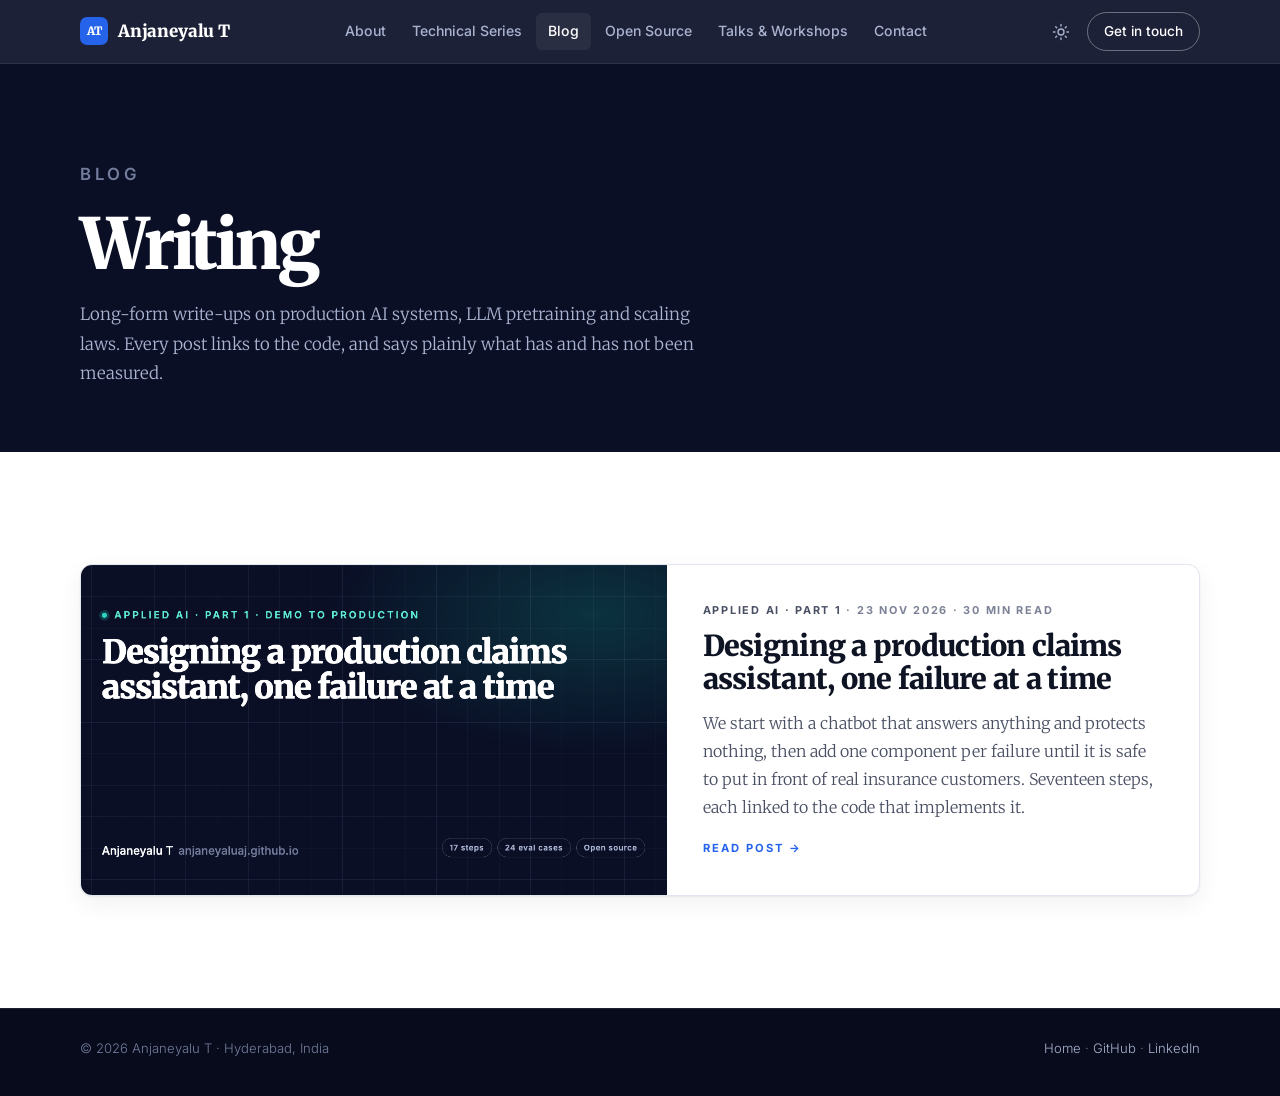
==== blog/index.html @ 84715328 "Add Blog: homepage section, nav link and /blog/ index Co-Authored-By: Claude Opus 5.5 <noreply@anthr" ====
<!doctype html>
<html lang="en" data-theme="light">
<head>
  <meta charset="utf-8">
  <meta name="viewport" content="width=device-width, initial-scale=1">
  <title>Blog — Anjaneyalu T</title>
  <meta name="description" content="Long-form write-ups by Anjaneyalu T on production AI systems, LLM pretraining and scaling laws, with the code and the numbers behind them.">
  <meta name="author" content="Anjaneyalu T">
  <link rel="canonical" href="https://anjaneyaluaj.github.io/blog/">
  <meta name="theme-color" content="#0a0f26">
  <meta property="og:type" content="website">
  <meta property="og:site_name" content="Anjaneyalu T">
  <meta property="og:title" content="Blog — Anjaneyalu T">
  <meta property="og:description" content="Long-form write-ups on production AI systems, LLM pretraining and scaling laws, with the code and the numbers behind them.">
  <meta property="og:url" content="https://anjaneyaluaj.github.io/blog/">
  <meta property="og:image" content="https://anjaneyaluaj.github.io/assets/og-image.png">
  <meta property="og:image:width" content="1200">
  <meta property="og:image:height" content="630">
  <meta name="twitter:card" content="summary_large_image">
  <meta name="twitter:title" content="Blog — Anjaneyalu T">
  <meta name="twitter:description" content="Long-form write-ups on production AI systems, LLM pretraining and scaling laws.">
  <meta name="twitter:image" content="https://anjaneyaluaj.github.io/assets/og-image.png">
  <script type="application/ld+json">
  {"@context":"https://schema.org","@type":"Blog","name":"Anjaneyalu T — Blog","url":"https://anjaneyaluaj.github.io/blog/","author":{"@type":"Person","name":"Anjaneyalu T","url":"https://anjaneyaluaj.github.io/"},
   "blogPost":[{"@type":"BlogPosting","headline":"Designing a production claims assistant, one failure at a time","datePublished":"2026-11-23","url":"https://anjaneyaluaj.github.io/blog/claims-assistant/"}]}
  </script>
  <link rel="icon" href="../assets/favicon.svg" type="image/svg+xml">
  <script>try { var t = localStorage.getItem('theme'); if (t === 'dark' || t === 'light') document.documentElement.setAttribute('data-theme', t); } catch (e) {}</script>
  <link rel="preconnect" href="https://fonts.googleapis.com">
  <link rel="preconnect" href="https://fonts.gstatic.com" crossorigin>
  <link href="https://fonts.googleapis.com/css2?family=Inter:wght@400;500;600;700&family=Merriweather:wght@300;400;700;900&display=swap" rel="stylesheet">
  <link rel="stylesheet" href="../assets/style.css">
</head>
<body>
  <a class="skip-link" href="#main">Skip to content</a>
  <header class="nav">
    <div class="container">
      <a class="brand" href="../"><span class="brand-mark">AT</span>Anjaneyalu T</a>
      <nav aria-label="Primary">
        <ul class="nav-links" id="nav-links">
          <li><a href="../#about">About</a></li>
          <li><a href="../#series">Technical Series</a></li>
          <li><a class="active" href="./" aria-current="page">Blog</a></li>
          <li><a href="../#open-source">Open Source</a></li>
          <li><a href="../#talks">Talks &amp; Workshops</a></li>
          <li><a href="../#contact">Contact</a></li>
        </ul>
      </nav>
      <div class="nav-actions">
        <button class="icon-btn theme-toggle" id="theme-toggle" type="button" aria-label="Switch to dark mode">
          <svg class="sun" viewBox="0 0 24 24" fill="none" stroke="currentColor" stroke-width="1.8" stroke-linecap="round"><circle cx="12" cy="12" r="4"/><path d="M12 2v2M12 20v2M4.9 4.9l1.4 1.4M17.7 17.7l1.4 1.4M2 12h2M20 12h2M4.9 19.1l1.4-1.4M17.7 6.3l1.4-1.4"/></svg>
          <svg class="moon" viewBox="0 0 24 24" fill="none" stroke="currentColor" stroke-width="1.8" stroke-linejoin="round"><path d="M20.5 14.5A8.5 8.5 0 0 1 9.5 3.5a8.5 8.5 0 1 0 11 11z"/></svg>
        </button>
        <a class="nav-cta" href="../#contact">Get in touch</a>
        <button class="icon-btn menu-toggle" id="menu-toggle" type="button" aria-label="Open menu" aria-expanded="false" aria-controls="nav-links">
          <svg viewBox="0 0 24 24" fill="none" stroke="currentColor" stroke-width="1.8" stroke-linecap="round"><path d="M4 7h16M4 12h16M4 17h16"/></svg>
        </button>
      </div>
    </div>
  </header>

  <main id="main">
    <section class="blog-hero">
      <div class="container">
        <p class="label">Blog</p>
        <h1>Writing</h1>
        <p>Long-form write-ups on production AI systems, LLM pretraining and scaling laws. Every post links to the code, and says plainly what has and has not been measured.</p>
      </div>
    </section>

    <section class="section">
      <div class="container">
        <!-- Newest post first. To add a post: create blog/<slug>/index.html (copy blog/claims-assistant/
             as the template), copy one <a class="post-card"> block below, put it at the top, and add the
             same card to the Blog section of the homepage. Also add the URL to sitemap.xml and to the
             "blogPost" list in the JSON-LD above. -->
        <div class="post-list">
          <a class="post-card" href="claims-assistant/">
            <div class="post-cover"><img src="claims-assistant/og.png" width="1200" height="630" alt=""></div>
            <div class="post-text">
              <p class="kicker">Applied AI · Part 1 <span class="muted">· 23 Nov 2026 · 30 min read</span></p>
              <h2>Designing a production claims assistant, one failure at a time</h2>
              <p>We start with a chatbot that answers anything and protects nothing, then add one component per failure until it is safe to put in front of real insurance customers. Seventeen steps, each linked to the code that implements it.</p>
              <span class="go">Read post →</span>
            </div>
          </a>
        </div>
      </div>
    </section>
  </main>

  <footer>
    <div class="container">
      <span>© <span id="year">2026</span> Anjaneyalu T · Hyderabad, India</span>
      <span><a href="../">Home</a> · <a href="https://github.com/AnjaneyaluAJ" target="_blank" rel="noopener">GitHub</a> · <a href="https://www.linkedin.com/in/anjaneyalu-t-83615661" target="_blank" rel="noopener">LinkedIn</a></span>
    </div>
  </footer>
  <script src="../assets/main.js" defer></script>
</body>
</html>
---- assets/style.css ----
/* ==========================================================================
   Anjaneyalu T — personal site
   Plain CSS, no build step. Colours are tokens on :root; dark mode swaps them.
   The hero, nav, "spoken at" strip, contact band and footer are always navy.
   ========================================================================== */

:root {
  /* Light sections */
  --bg: #ffffff;
  --bg-alt: #f6f7fb;
  --surface: #ffffff;
  --text: #0f1424;
  --text-2: #4a5063;
  --text-3: #7c8296;
  --border: #e3e6ee;
  --border-strong: #c9cedb;
  --primary: #2563eb;
  --primary-hover: #1d4ed8;
  --metric: #1d4ed8;
  --metric-soft: #e8efff;
  --shadow: 0 1px 2px rgba(15, 20, 36, .05), 0 8px 24px rgba(15, 20, 36, .06);

  /* Navy bands (same in both themes) */
  --navy: #0a0f26;
  --navy-2: #070b1c;
  --navy-line: rgba(148, 163, 214, .14);
  --on-navy: #ffffff;
  --on-navy-2: #aab3cf;
  --on-navy-3: #737d9c;
  --navy-accent: #5b8cff;

  --serif: "Merriweather", Georgia, "Times New Roman", serif;
  --sans: "Inter", system-ui, -apple-system, "Segoe UI", Roboto, sans-serif;
  --mono: ui-monospace, "SF Mono", Menlo, Consolas, monospace;

  --max: 1200px;
  --gutter: clamp(16px, 4vw, 40px);
  --nav-h: 64px;
  color-scheme: light;
}

:root[data-theme="dark"] {
  --bg: #0d1120;
  --bg-alt: #111628;
  --surface: #151b30;
  --text: #eef0f6;
  --text-2: #b3b9cc;
  --text-3: #7f879f;
  --border: #232a42;
  --border-strong: #333b57;
  --primary: #5b8cff;
  --primary-hover: #7aa2ff;
  --metric: #8fb0ff;
  --metric-soft: #1a2445;
  --shadow: none;
  color-scheme: dark;
}

*, *::before, *::after { box-sizing: border-box; }

html {
  scroll-behavior: smooth;
  scroll-padding-top: calc(var(--nav-h) + 12px);
  -webkit-text-size-adjust: 100%;
}
@media (prefers-reduced-motion: reduce) { html { scroll-behavior: auto; } }

body {
  margin: 0;
  background: var(--bg);
  color: var(--text);
  font-family: var(--serif);
  font-weight: 300;
  font-size: 16px;
  line-height: 1.75;
  -webkit-font-smoothing: antialiased;
}

a { color: var(--primary); text-decoration: none; }
a:hover { text-decoration: underline; text-underline-offset: 3px; }
:focus-visible { outline: 2px solid var(--primary); outline-offset: 3px; border-radius: 4px; }
img { max-width: 100%; display: block; }
strong, b { font-weight: 700; }
code { font-family: var(--mono); font-size: .85em; background: var(--bg-alt); border: 1px solid var(--border); padding: .05em .35em; border-radius: 4px; }

.container { max-width: var(--max); margin: 0 auto; padding: 0 var(--gutter); }

.skip-link {
  position: absolute; left: -9999px; top: 8px; z-index: 100;
  background: var(--primary); color: #fff; padding: 8px 14px; border-radius: 6px; font-family: var(--sans);
}
.skip-link:focus { left: 8px; }

/* Small spaced uppercase label used throughout */
.label {
  font-family: var(--sans); font-size: .7rem; font-weight: 600;
  letter-spacing: .22em; text-transform: uppercase;
  color: var(--text-3); margin: 0;
}

h1, h2, h3, h4 { font-family: var(--serif); font-weight: 900; letter-spacing: -.02em; line-height: 1.12; margin: 0; color: var(--text); }

/* ---------- Navbar (navy) ---------- */
.nav {
  position: sticky; top: 0; z-index: 50; height: var(--nav-h);
  background: color-mix(in srgb, var(--navy) 92%, transparent);
  backdrop-filter: saturate(160%) blur(10px);
  -webkit-backdrop-filter: saturate(160%) blur(10px);
  border-bottom: 1px solid var(--navy-line);
  font-family: var(--sans);
}
.nav .container { height: 100%; display: flex; align-items: center; justify-content: space-between; gap: 16px; }
.brand { display: flex; align-items: center; gap: 10px; color: var(--on-navy); font-family: var(--serif); font-weight: 900; font-size: 1.05rem; letter-spacing: -.01em; }
.brand:hover { text-decoration: none; }
.brand-mark { width: 28px; height: 28px; border-radius: 7px; background: var(--primary); color: #fff; display: grid; place-items: center; font-size: .72rem; letter-spacing: 0; }
.nav-links { display: flex; align-items: center; gap: 2px; list-style: none; margin: 0; padding: 0; }
.nav-links a { display: block; padding: 6px 12px; border-radius: 6px; color: var(--on-navy-2); font-size: .88rem; font-weight: 500; }
.nav-links a:hover, .nav-links a.active { color: var(--on-navy); text-decoration: none; background: rgba(255, 255, 255, .06); }
.nav-actions { display: flex; align-items: center; gap: 8px; }

.icon-btn {
  width: 36px; height: 36px; display: inline-grid; place-items: center;
  border: 0; border-radius: 8px; background: transparent; color: var(--on-navy-2); cursor: pointer;
}
.icon-btn:hover { color: var(--on-navy); background: rgba(255, 255, 255, .06); }
.icon-btn svg { width: 18px; height: 18px; }
.theme-toggle .moon { display: none; }
:root[data-theme="dark"] .theme-toggle .sun { display: none; }
:root[data-theme="dark"] .theme-toggle .moon { display: block; }
.nav-cta {
  font-size: .85rem; font-weight: 500; color: var(--on-navy);
  border: 1px solid rgba(255, 255, 255, .35); border-radius: 999px; padding: 7px 16px;
}
.nav-cta:hover { text-decoration: none; border-color: #fff; }
.menu-toggle { display: none; }

@media (max-width: 900px) {
  .menu-toggle { display: inline-grid; }
  .nav-cta { display: none; }
  .nav-links {
    position: absolute; top: var(--nav-h); left: 0; right: 0;
    flex-direction: column; align-items: stretch; gap: 0;
    background: var(--navy); border-bottom: 1px solid var(--navy-line);
    padding: 8px var(--gutter) 16px; display: none;
  }
  .nav-links.open { display: flex; }
  .nav-links a { padding: 12px 8px; font-size: 1rem; }
}

/* ---------- Hero (navy) ---------- */
.hero {
  position: relative; overflow: hidden;
  background:
    radial-gradient(ellipse 60% 50% at 80% 20%, rgba(37, 99, 235, .18), transparent 70%),
    linear-gradient(var(--navy-line) 1px, transparent 1px) 0 0 / 64px 64px,
    linear-gradient(90deg, var(--navy-line) 1px, transparent 1px) 0 0 / 64px 64px,
    var(--navy);
  color: var(--on-navy);
  padding: clamp(56px, 8vw, 104px) 0 clamp(56px, 7vw, 88px);
}
.hero::after { /* fade the grid out toward the bottom */
  content: ""; position: absolute; inset: auto 0 0 0; height: 40%;
  background: linear-gradient(transparent, var(--navy)); pointer-events: none;
}
.hero .container { position: relative; z-index: 1; display: grid; grid-template-columns: minmax(0, 1.15fr) minmax(0, .85fr); gap: clamp(40px, 6vw, 80px); align-items: center; }

.hero-eyebrow { display: flex; align-items: center; gap: 10px; color: var(--on-navy-2); margin-bottom: 24px; }
.hero-eyebrow .dot { width: 8px; height: 8px; border-radius: 50%; background: var(--navy-accent); box-shadow: 0 0 0 4px rgba(91, 140, 255, .2); }
.hero-eyebrow .label { color: var(--on-navy-2); }
.hero-eyebrow .sep { color: var(--on-navy-3); }

.hero h1 {
  color: var(--on-navy);
  font-size: clamp(2.6rem, 6.4vw, 5.6rem);
  line-height: .95; letter-spacing: -.045em; margin-bottom: 28px;
  white-space: nowrap;
}

.roles { display: flex; flex-wrap: wrap; align-items: center; gap: 4px 12px; font-size: clamp(1rem, 1.6vw, 1.15rem); font-weight: 400; color: var(--on-navy); margin: 0 0 22px; }
.roles .slash { color: var(--on-navy-3); }
.hero .bio { color: var(--on-navy-2); font-size: clamp(1rem, 1.5vw, 1.12rem); max-width: 560px; margin: 0 0 32px; }

.hero-actions { display: flex; flex-wrap: wrap; align-items: center; gap: 12px 28px; font-family: var(--sans); }
.pill {
  display: inline-flex; align-items: center; gap: 8px;
  background: var(--primary); color: #fff; font-weight: 600; font-size: .92rem;
  padding: 12px 24px; border-radius: 999px; border: 1px solid transparent;
  transition: background .15s, transform .15s;
}
.pill:hover { text-decoration: none; background: var(--primary-hover); transform: translateY(-1px); }
.pill { max-width: 100%; overflow-wrap: anywhere; text-align: left; }  /* long email address on narrow phones */
.pill svg { width: 16px; height: 16px; }
.pill-ghost { background: transparent; color: var(--on-navy); border-color: rgba(255, 255, 255, .35); }
.pill-ghost:hover { background: rgba(255, 255, 255, .08); border-color: #fff; }
.arrow-link { font-size: .74rem; font-weight: 600; letter-spacing: .18em; text-transform: uppercase; color: var(--on-navy); }
.arrow-link:hover { text-decoration: none; color: var(--navy-accent); }

.socials { display: flex; gap: 6px; margin-top: 28px; }
.socials a { width: 38px; height: 38px; display: grid; place-items: center; border-radius: 50%; border: 1px solid var(--navy-line); color: var(--on-navy-2); }
.socials a:hover { color: #fff; border-color: rgba(255, 255, 255, .4); text-decoration: none; }
.socials svg { width: 17px; height: 17px; }

.stats { display: grid; grid-template-columns: repeat(3, minmax(0, 1fr)); margin-top: 40px; padding-top: 28px; border-top: 1px solid var(--navy-line); }
.stat { padding-right: 16px; }
.stat + .stat { border-left: 1px solid var(--navy-line); padding-left: 20px; }
.stat-num { font-family: var(--serif); font-weight: 900; font-size: clamp(1.7rem, 3.2vw, 2.4rem); line-height: 1; letter-spacing: -.02em; color: var(--on-navy); }
.stat .label { color: var(--on-navy-3); margin-top: 10px; font-size: .62rem; letter-spacing: .16em; line-height: 1.6; }

/* Framed photo with corner brackets */
.frame { position: relative; margin: 0; padding: 14px; max-width: 460px; justify-self: end; width: 100%; }
.frame img { width: 100%; height: auto; aspect-ratio: 4 / 5; object-fit: cover; border-radius: 6px; border: 1px solid rgba(255, 255, 255, .12); }
.frame .c { position: absolute; width: 22px; height: 22px; border-color: var(--navy-accent); border-style: solid; border-width: 0; }
.frame .tl { top: 0; left: 0; border-top-width: 2px; border-left-width: 2px; }
.frame .tr { top: 0; right: 0; border-top-width: 2px; border-right-width: 2px; }
.frame .bl { bottom: 0; left: 0; border-bottom-width: 2px; border-left-width: 2px; }
.frame .br { bottom: 0; right: 0; border-bottom-width: 2px; border-right-width: 2px; }
.frame figcaption { position: absolute; left: 30px; bottom: 30px; right: 30px; font-family: var(--sans); font-size: .72rem; letter-spacing: .14em; text-transform: uppercase; color: #fff; text-shadow: 0 1px 8px rgba(0, 0, 0, .6); }

@media (max-width: 900px) {
  .hero .container { grid-template-columns: 1fr; }
  .frame { justify-self: start; max-width: 340px; }
}
@media (max-width: 520px) {
  .stats { grid-template-columns: 1fr; gap: 18px; }
  .stat + .stat { border-left: 0; padding-left: 0; }
}

/* ---------- "Spoken at" strip ---------- */
.strip { background: var(--navy-2); border-top: 1px solid var(--navy-line); border-bottom: 1px solid var(--navy-line); color: var(--on-navy); font-family: var(--sans); }
.strip .container { display: flex; align-items: center; gap: 28px; padding-top: 22px; padding-bottom: 22px; overflow-x: auto; scrollbar-width: none; }
.strip .container::-webkit-scrollbar { display: none; }
.strip .label { color: var(--on-navy-3); white-space: nowrap; padding-right: 28px; border-right: 1px solid var(--navy-line); }
.strip ul { display: flex; align-items: center; gap: 28px; list-style: none; margin: 0; padding: 0; }
.strip li { white-space: nowrap; font-weight: 600; font-size: .82rem; letter-spacing: .2em; text-transform: uppercase; display: flex; align-items: center; gap: 28px; }
.strip li + li::before { content: ""; width: 5px; height: 5px; border-radius: 50%; background: var(--navy-accent); }
.strip li small { color: var(--on-navy-3); font-weight: 500; margin-left: 8px; letter-spacing: .14em; }

/* ---------- Light sections ---------- */
.section { padding: clamp(64px, 9vw, 112px) 0; }
.section.alt { background: var(--bg-alt); }

.sec-head { display: flex; align-items: center; justify-content: space-between; gap: 16px; border-top: 1px solid var(--border); padding-top: 18px; margin-bottom: 22px; }
.sec-head .left { display: flex; align-items: center; gap: 28px; }
.sec-num { font-family: var(--sans); font-size: .72rem; font-weight: 700; color: var(--primary); }
.sec-link { font-family: var(--sans); font-size: .7rem; font-weight: 700; letter-spacing: .18em; text-transform: uppercase; }

.sec-title { display: grid; grid-template-columns: minmax(0, 1fr) minmax(0, 420px); gap: 24px 48px; align-items: end; margin-bottom: clamp(36px, 5vw, 56px); }
.sec-title h2 { font-size: clamp(2.1rem, 4.4vw, 3.2rem); letter-spacing: -.035em; }
.sec-title p { margin: 0; color: var(--text-2); font-size: 1.02rem; }
@media (max-width: 820px) { .sec-title { grid-template-columns: 1fr; } }

/* ---------- About ---------- */
.pillars { display: grid; grid-template-columns: repeat(3, minmax(0, 1fr)); gap: 0; border-top: 1px solid var(--border); }
.pillar { padding: 32px 32px 8px 0; }
.pillar + .pillar { padding-left: 32px; border-left: 1px solid var(--border); }
.pillar .n { font-family: var(--sans); font-weight: 700; font-size: .72rem; color: var(--primary); margin-bottom: 18px; display: block; }
.pillar h3 { font-size: clamp(1.4rem, 2.4vw, 1.75rem); margin-bottom: 12px; }
.pillar p { margin: 0; color: var(--text-2); }
@media (max-width: 820px) {
  .pillars { grid-template-columns: 1fr; }
  .pillar, .pillar + .pillar { padding: 28px 0; border-left: 0; border-bottom: 1px solid var(--border); }
}

/* ---------- Series ---------- */
.series { margin-bottom: clamp(56px, 8vw, 96px); }
.series:last-child { margin-bottom: 0; }
.series-intro { display: grid; grid-template-columns: 160px minmax(0, 1fr); gap: 8px 32px; margin-bottom: 32px; }
.series-intro .label { color: var(--primary); padding-top: 10px; }
.series-intro h3 { font-size: clamp(1.6rem, 3vw, 2.1rem); margin-bottom: 10px; }
.series-intro p { margin: 0 0 8px; color: var(--text-2); max-width: 760px; }
.series-intro .meta-link { font-family: var(--sans); font-size: .7rem; font-weight: 700; letter-spacing: .18em; text-transform: uppercase; }
@media (max-width: 700px) { .series-intro { grid-template-columns: 1fr; } }

.kicker { font-family: var(--sans); font-size: .68rem; font-weight: 700; letter-spacing: .16em; text-transform: uppercase; color: var(--primary); margin: 0 0 10px; }
.kicker .muted { color: var(--text-3); }

.feature-grid { display: grid; grid-template-columns: minmax(0, 1.2fr) minmax(0, 1fr); gap: clamp(28px, 4vw, 56px); }
@media (max-width: 900px) { .feature-grid { grid-template-columns: 1fr; } }

.featured .cover { border-radius: 8px; overflow: hidden; border: 1px solid var(--border); background: #fbfbf9; margin-bottom: 22px; box-shadow: var(--shadow); }
.featured .cover img { width: 100%; height: auto; }
.featured h4 { font-size: clamp(1.5rem, 2.6vw, 2rem); letter-spacing: -.03em; margin-bottom: 14px; }
.featured p { color: var(--text-2); margin: 0 0 16px; }

.read-more { font-family: var(--sans); font-size: .7rem; font-weight: 700; letter-spacing: .18em; text-transform: uppercase; display: inline-flex; gap: 18px; flex-wrap: wrap; }
.read-more .soon { color: var(--text-3); }

.list { display: flex; flex-direction: column; }
.row { display: grid; grid-template-columns: 112px minmax(0, 1fr); gap: 20px; padding: 22px 0; border-bottom: 1px solid var(--border); }
.row:first-child { padding-top: 0; }
.row .thumb { width: 112px; height: 112px; border-radius: 6px; overflow: hidden; border: 1px solid var(--border); background: #fbfbf9; }
.row .thumb img { width: 100%; height: 100%; object-fit: cover; object-position: center 60%; }
.row .thumb.code { background: var(--navy); display: flex; flex-direction: column; justify-content: center; gap: 2px; padding: 12px; font-family: var(--mono); font-size: .7rem; line-height: 1.5; color: var(--on-navy-2); }
.row .thumb.code b { color: var(--navy-accent); font-weight: 600; }
.row h4 { font-size: 1.12rem; letter-spacing: -.015em; line-height: 1.3; margin-bottom: 8px; }
.row p { margin: 0 0 10px; color: var(--text-2); font-size: .92rem; line-height: 1.65; }
@media (max-width: 480px) { .row { grid-template-columns: 80px minmax(0, 1fr); gap: 14px; } .row .thumb { width: 80px; height: 80px; } }

.metrics { display: flex; flex-wrap: wrap; gap: 6px; margin: 0 0 14px; padding: 0; list-style: none; }
.metric { font-family: var(--mono); font-size: .74rem; line-height: 1.3; background: var(--metric-soft); color: var(--metric); padding: 5px 9px; border-radius: 5px; }
.metric b { font-weight: 700; }

.note { font-size: .84rem; color: var(--text-3); font-style: italic; }

.pred { width: 100%; max-width: 460px; border-collapse: collapse; font-size: .85rem; margin: 0 0 12px; font-family: var(--sans); }
.pred th, .pred td { text-align: left; padding: 7px 10px; border-bottom: 1px solid var(--border); }
.pred th { font-size: .64rem; letter-spacing: .14em; text-transform: uppercase; color: var(--text-3); font-weight: 600; }
.pred td { font-family: var(--mono); }
.pred td.hit { color: var(--metric); font-weight: 700; }

/* Series B: text + navy checklist panel */
.split { display: grid; grid-template-columns: minmax(0, 1fr) minmax(0, 1fr); gap: clamp(28px, 4vw, 56px); align-items: start; }
@media (max-width: 900px) { .split { grid-template-columns: 1fr; } }
.split h4 { font-size: clamp(1.5rem, 2.6vw, 2rem); letter-spacing: -.03em; margin-bottom: 14px; }
.split p { color: var(--text-2); margin: 0 0 16px; }
.panel { background: var(--navy); color: var(--on-navy-2); border-radius: 10px; padding: 28px; font-family: var(--sans); font-size: .92rem; }
.panel .label { color: var(--on-navy-3); margin-bottom: 16px; }
.panel ul { list-style: none; margin: 0; padding: 0; }
.panel li { display: flex; gap: 12px; padding: 10px 0; border-bottom: 1px solid var(--navy-line); line-height: 1.5; }
.panel li:last-child { border-bottom: 0; }
.panel li svg { width: 18px; height: 18px; flex: none; color: var(--navy-accent); margin-top: 1px; }
.panel li b { color: var(--on-navy); font-weight: 600; }

/* ---------- Open source ---------- */
.repo-grid { display: grid; grid-template-columns: repeat(3, minmax(0, 1fr)); gap: 20px; }
@media (max-width: 900px) { .repo-grid { grid-template-columns: 1fr; } }
.repo {
  display: flex; flex-direction: column; color: inherit;
  background: var(--surface); border: 1px solid var(--border); border-radius: 10px; padding: 28px;
  box-shadow: var(--shadow); transition: border-color .15s, transform .15s;
}
.repo:hover { text-decoration: none; border-color: var(--primary); transform: translateY(-2px); }
.repo .kind { display: flex; align-items: center; gap: 8px; margin-bottom: 18px; }
.repo .kind svg { width: 18px; height: 18px; color: var(--text-2); }
.repo h3 { font-family: var(--mono); font-weight: 600; font-size: 1rem; letter-spacing: 0; margin-bottom: 10px; word-break: break-word; }
.repo p { margin: 0 0 18px; color: var(--text-2); font-size: .94rem; }
.repo .go { margin-top: auto; font-family: var(--sans); font-size: .7rem; font-weight: 700; letter-spacing: .18em; text-transform: uppercase; color: var(--primary); }

/* ---------- Talks ---------- */
.filters { display: flex; flex-wrap: wrap; gap: 8px; margin: 0 0 36px; font-family: var(--sans); }
.filter {
  font: inherit; font-size: .74rem; font-weight: 700; letter-spacing: .14em; text-transform: uppercase;
  padding: 9px 18px; border-radius: 999px; cursor: pointer;
  border: 1px solid var(--border-strong); background: transparent; color: var(--text-2);
}
.filter:hover { color: var(--text); border-color: var(--text-3); }
.filter[aria-pressed="true"] { background: var(--primary); color: #fff; border-color: var(--primary); }

.talk-group { margin-bottom: 56px; }
.talk-group:last-child { margin-bottom: 0; }
.talk-group[hidden] { display: none; }
.group-head { display: flex; align-items: baseline; gap: 12px; margin-bottom: 20px; }
.group-head h3 { font-size: 1.35rem; }
.group-head .count { font-family: var(--sans); font-size: .75rem; font-weight: 700; color: var(--primary); }

.talks { display: grid; grid-template-columns: repeat(2, minmax(0, 1fr)); gap: 20px; }
@media (max-width: 820px) { .talks { grid-template-columns: 1fr; } }
.talk { display: flex; flex-direction: column; background: var(--surface); border: 1px solid var(--border); border-radius: 10px; overflow: hidden; box-shadow: var(--shadow); }
.talk-photo {
  aspect-ratio: 16 / 9; background: var(--bg-alt); border-bottom: 1px solid var(--border);
  display: grid; place-items: center; text-align: center;
  color: var(--text-3); font-family: var(--sans); font-size: .7rem; letter-spacing: .16em; text-transform: uppercase;
}
.talk-photo { position: relative; overflow: hidden; }
.talk-photo img { position: absolute; inset: 0; width: 100%; height: 100%; object-fit: cover; }
.talk-photo svg { width: 28px; height: 28px; margin: 0 auto 8px; opacity: .55; }
.talk-body { padding: 24px; display: flex; flex-direction: column; flex: 1; }
.talk-body h4 { font-size: 1.25rem; letter-spacing: -.02em; line-height: 1.25; margin-bottom: 12px; }
.talk-meta { list-style: none; margin: 0 0 14px; padding: 0; font-family: var(--sans); font-size: .84rem; color: var(--text-2); display: grid; gap: 6px; }
.talk-meta li { display: flex; gap: 8px; align-items: flex-start; line-height: 1.45; }
.talk-meta svg { width: 15px; height: 15px; color: var(--text-3); flex: none; margin-top: 2px; }
.talk-body p { margin: 0 0 16px; color: var(--text-2); font-size: .94rem; }
.talk-links { margin-top: auto; display: flex; flex-wrap: wrap; gap: 6px 20px; font-family: var(--sans); font-size: .7rem; font-weight: 700; letter-spacing: .16em; text-transform: uppercase; }
.placeholder-link { color: var(--text-3); }
.placeholder-link:hover { text-decoration: none; color: var(--text-2); }

/* ---------- Contact band (navy) ---------- */
.cta {
  background:
    radial-gradient(ellipse 50% 70% at 15% 100%, rgba(37, 99, 235, .25), transparent 70%),
    var(--navy);
  color: var(--on-navy);
  padding: clamp(72px, 10vw, 128px) 0;
}
.cta .label { color: var(--on-navy-3); margin-bottom: 20px; }
.cta h2 { color: var(--on-navy); font-size: clamp(2.6rem, 7vw, 5.2rem); line-height: .98; letter-spacing: -.045em; max-width: 900px; margin-bottom: 24px; }
.cta p { color: var(--on-navy-2); max-width: 600px; margin: 0 0 36px; font-size: 1.08rem; }
.cta .hero-actions .pill { font-size: .95rem; }

footer { background: var(--navy-2); color: var(--on-navy-3); font-family: var(--sans); font-size: .82rem; border-top: 1px solid var(--navy-line); }
footer .container { display: flex; flex-wrap: wrap; justify-content: space-between; gap: 12px; padding-top: 28px; padding-bottom: 36px; }
footer a { color: var(--on-navy-2); }

/* ---------- Blog cards (homepage section and /blog/) ---------- */
.post-list { display: grid; gap: 24px; }
.post-card {
  display: grid; grid-template-columns: minmax(0, 1.1fr) minmax(0, 1fr); gap: 0;
  background: var(--surface); border: 1px solid var(--border); border-radius: 12px; overflow: hidden;
  color: inherit; box-shadow: var(--shadow); transition: border-color .15s, transform .15s;
}
.post-card:hover { text-decoration: none; border-color: var(--primary); transform: translateY(-2px); }
.post-cover { background: var(--navy); }
.post-cover img { width: 100%; height: 100%; object-fit: cover; aspect-ratio: 1200 / 630; }
.post-text { padding: clamp(22px, 3vw, 36px); display: flex; flex-direction: column; justify-content: center; }
.post-text h2, .post-text h3 { font-size: clamp(1.35rem, 2.4vw, 1.8rem); letter-spacing: -.025em; margin-bottom: 14px; }
.post-text p { margin: 0 0 18px; color: var(--text-2); }
.post-text .kicker { margin-bottom: 10px; }
.post-text .go { font-family: var(--sans); font-size: .7rem; font-weight: 700; letter-spacing: .18em; text-transform: uppercase; color: var(--primary); }
@media (max-width: 820px) { .post-card { grid-template-columns: 1fr; } }

.blog-hero { background: var(--navy); color: var(--on-navy); padding: clamp(56px, 8vw, 96px) 0 clamp(40px, 6vw, 64px); }
.blog-hero .label { color: var(--on-navy-3); margin-bottom: 16px; }
.blog-hero h1 { color: var(--on-navy); font-size: clamp(2.6rem, 6vw, 4.4rem); letter-spacing: -.045em; margin-bottom: 16px; }
.blog-hero p { color: var(--on-navy-2); max-width: 620px; margin: 0; font-size: 1.05rem; }
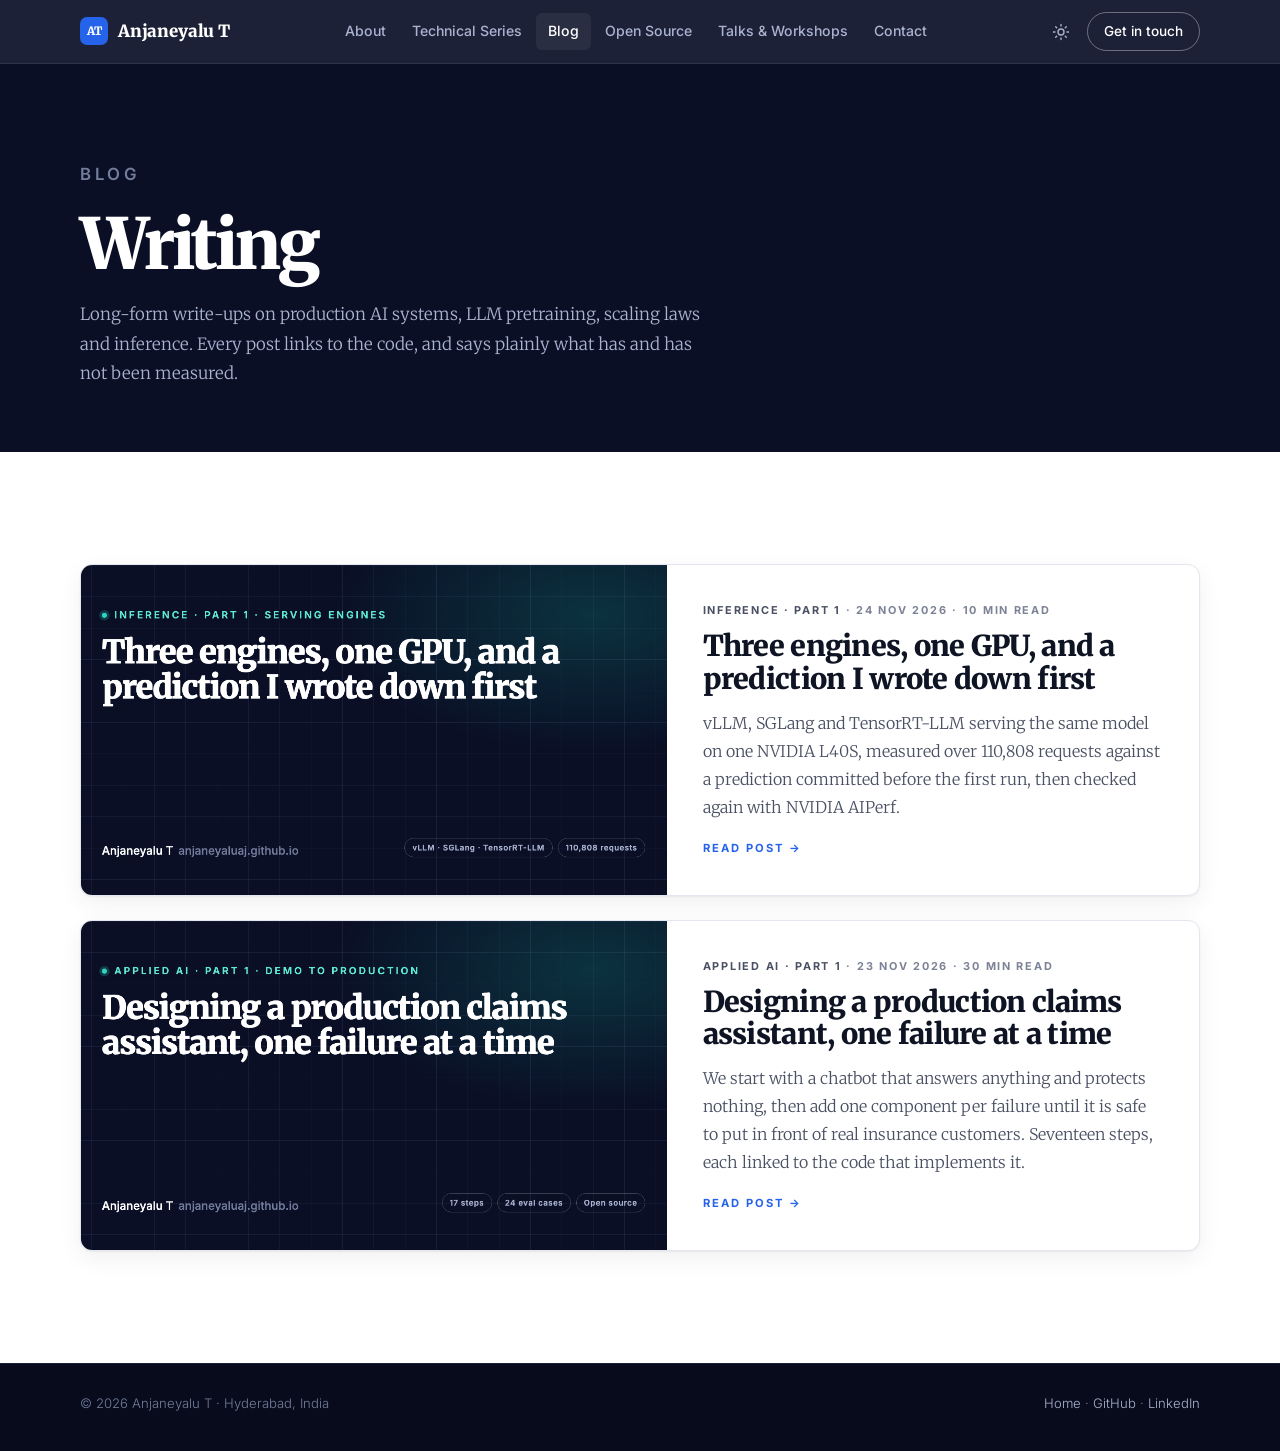
==== commit 79c6f065: "Blog: Inference Part 1, vLLM vs SGLang vs TensorRT-LLM on one L40S New post at /blog/serving-engines" ====
--- a/blog/index.html
+++ b/blog/index.html
@@ -4,25 +4,25 @@
   <meta charset="utf-8">
   <meta name="viewport" content="width=device-width, initial-scale=1">
   <title>Blog — Anjaneyalu T</title>
-  <meta name="description" content="Long-form write-ups by Anjaneyalu T on production AI systems, LLM pretraining and scaling laws, with the code and the numbers behind them.">
+  <meta name="description" content="Long-form write-ups by Anjaneyalu T on production AI systems, LLM pretraining, scaling laws and inference, with the code and the numbers behind them.">
   <meta name="author" content="Anjaneyalu T">
   <link rel="canonical" href="https://anjaneyaluaj.github.io/blog/">
   <meta name="theme-color" content="#0a0f26">
   <meta property="og:type" content="website">
   <meta property="og:site_name" content="Anjaneyalu T">
   <meta property="og:title" content="Blog — Anjaneyalu T">
-  <meta property="og:description" content="Long-form write-ups on production AI systems, LLM pretraining and scaling laws, with the code and the numbers behind them.">
+  <meta property="og:description" content="Long-form write-ups on production AI systems, LLM pretraining, scaling laws and inference, with the code and the numbers behind them.">
   <meta property="og:url" content="https://anjaneyaluaj.github.io/blog/">
   <meta property="og:image" content="https://anjaneyaluaj.github.io/assets/og-image.png">
   <meta property="og:image:width" content="1200">
   <meta property="og:image:height" content="630">
   <meta name="twitter:card" content="summary_large_image">
   <meta name="twitter:title" content="Blog — Anjaneyalu T">
-  <meta name="twitter:description" content="Long-form write-ups on production AI systems, LLM pretraining and scaling laws.">
+  <meta name="twitter:description" content="Long-form write-ups on production AI systems, LLM pretraining, scaling laws and inference.">
   <meta name="twitter:image" content="https://anjaneyaluaj.github.io/assets/og-image.png">
   <script type="application/ld+json">
   {"@context":"https://schema.org","@type":"Blog","name":"Anjaneyalu T — Blog","url":"https://anjaneyaluaj.github.io/blog/","author":{"@type":"Person","name":"Anjaneyalu T","url":"https://anjaneyaluaj.github.io/"},
-   "blogPost":[{"@type":"BlogPosting","headline":"Designing a production claims assistant, one failure at a time","datePublished":"2026-11-23","url":"https://anjaneyaluaj.github.io/blog/claims-assistant/"}]}
+   "blogPost":[{"@type":"BlogPosting","headline":"Three engines, one GPU, and a prediction I wrote down first","datePublished":"2026-11-24","url":"https://anjaneyaluaj.github.io/blog/serving-engines/"},{"@type":"BlogPosting","headline":"Designing a production claims assistant, one failure at a time","datePublished":"2026-11-23","url":"https://anjaneyaluaj.github.io/blog/claims-assistant/"}]}
   </script>
   <link rel="icon" href="../assets/favicon.svg" type="image/svg+xml">
   <script>try { var t = localStorage.getItem('theme'); if (t === 'dark' || t === 'light') document.documentElement.setAttribute('data-theme', t); } catch (e) {}</script>
@@ -64,7 +64,7 @@
       <div class="container">
         <p class="label">Blog</p>
         <h1>Writing</h1>
-        <p>Long-form write-ups on production AI systems, LLM pretraining and scaling laws. Every post links to the code, and says plainly what has and has not been measured.</p>
+        <p>Long-form write-ups on production AI systems, LLM pretraining, scaling laws and inference. Every post links to the code, and says plainly what has and has not been measured.</p>
       </div>
     </section>
 
@@ -75,6 +75,15 @@
              same card to the Blog section of the homepage. Also add the URL to sitemap.xml and to the
              "blogPost" list in the JSON-LD above. -->
         <div class="post-list">
+          <a class="post-card" href="serving-engines/">
+            <div class="post-cover"><img src="serving-engines/og.png" width="1200" height="630" alt=""></div>
+            <div class="post-text">
+              <p class="kicker">Inference · Part 1 <span class="muted">· 24 Nov 2026 · 10 min read</span></p>
+              <h2>Three engines, one GPU, and a prediction I wrote down first</h2>
+              <p>vLLM, SGLang and TensorRT-LLM serving the same model on one NVIDIA L40S, measured over 110,808 requests against a prediction committed before the first run, then checked again with NVIDIA AIPerf.</p>
+              <span class="go">Read post →</span>
+            </div>
+          </a>
           <a class="post-card" href="claims-assistant/">
             <div class="post-cover"><img src="claims-assistant/og.png" width="1200" height="630" alt=""></div>
             <div class="post-text">
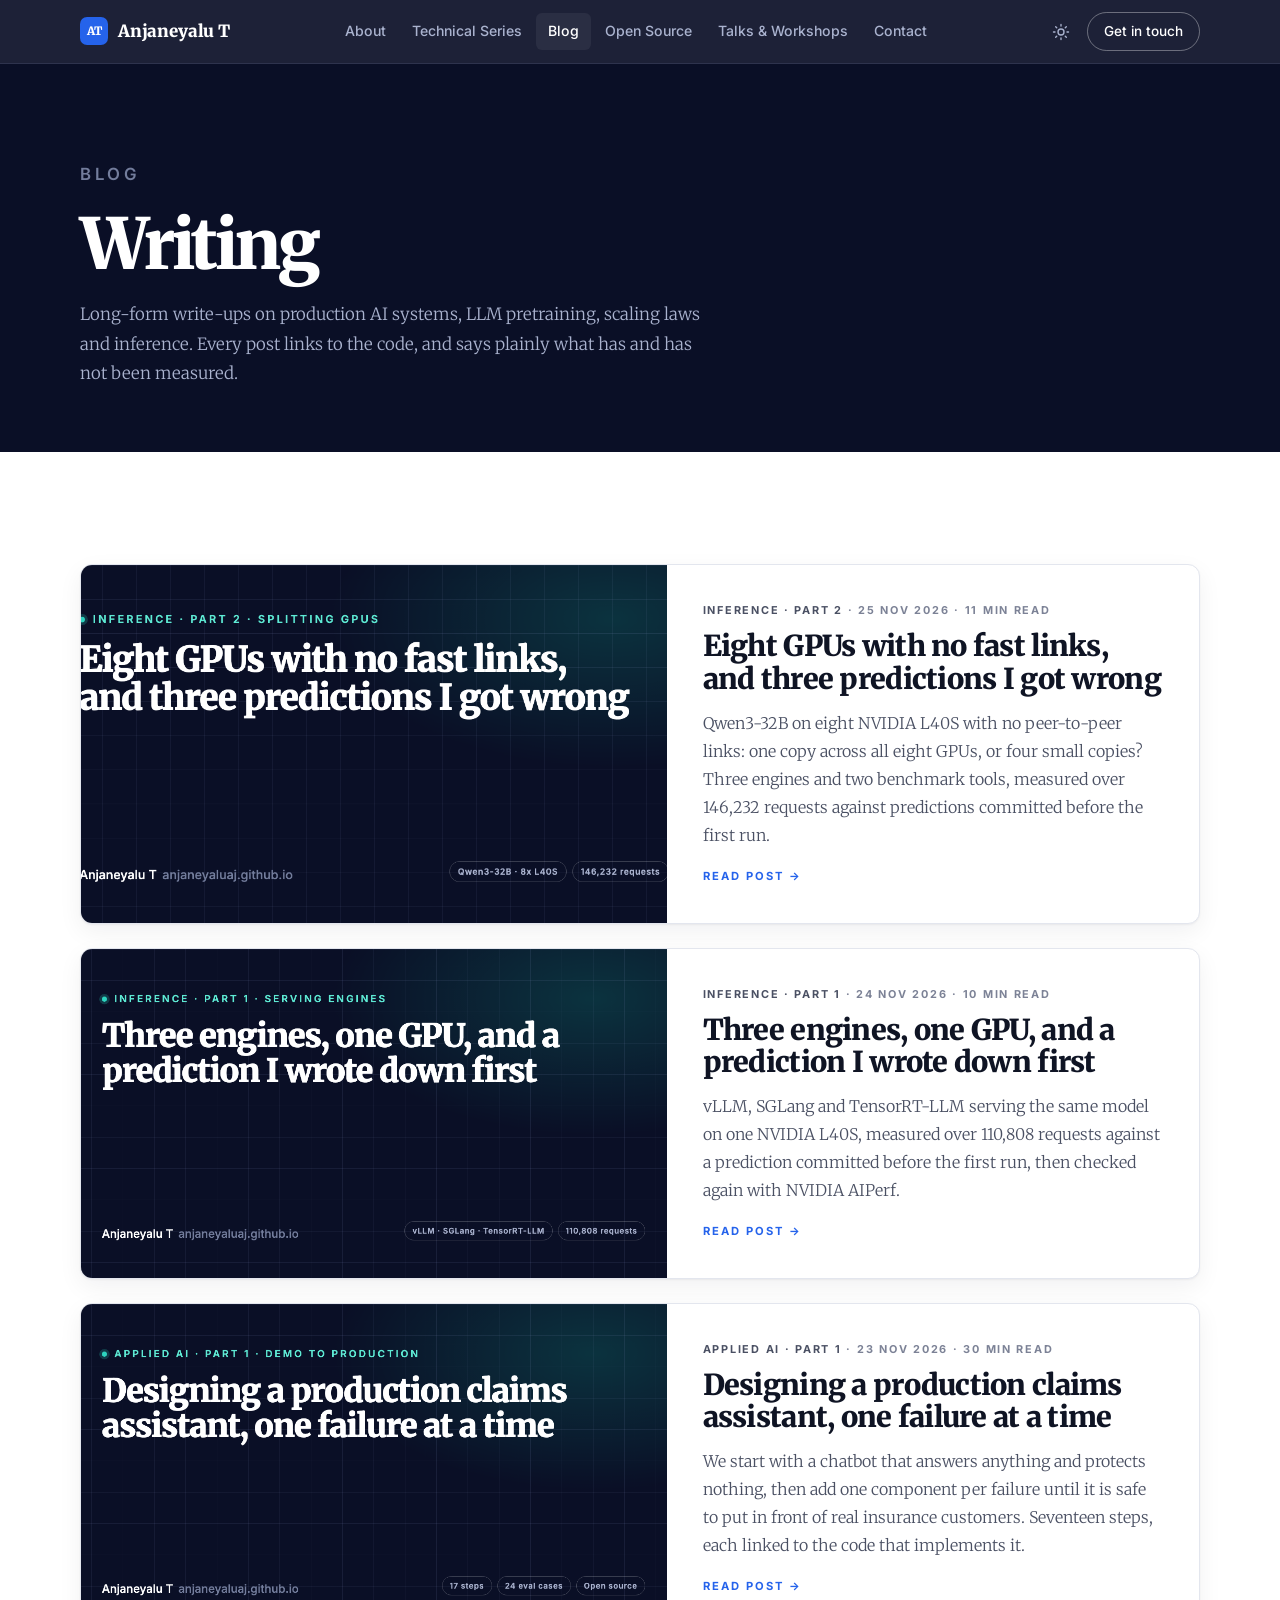
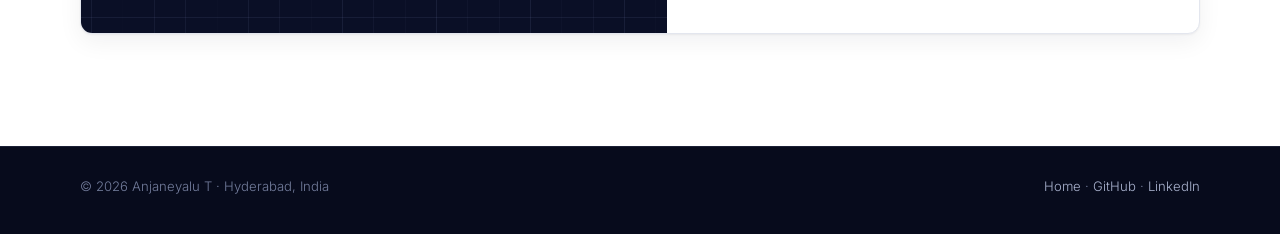
==== commit a5d599ea: "Blog: Inference Part 2, splitting Qwen3-32B across 8 L40S (tensor vs data parallel) New post at /blo" ====
--- a/blog/index.html
+++ b/blog/index.html
@@ -22,7 +22,7 @@
   <meta name="twitter:image" content="https://anjaneyaluaj.github.io/assets/og-image.png">
   <script type="application/ld+json">
   {"@context":"https://schema.org","@type":"Blog","name":"Anjaneyalu T — Blog","url":"https://anjaneyaluaj.github.io/blog/","author":{"@type":"Person","name":"Anjaneyalu T","url":"https://anjaneyaluaj.github.io/"},
-   "blogPost":[{"@type":"BlogPosting","headline":"Three engines, one GPU, and a prediction I wrote down first","datePublished":"2026-11-24","url":"https://anjaneyaluaj.github.io/blog/serving-engines/"},{"@type":"BlogPosting","headline":"Designing a production claims assistant, one failure at a time","datePublished":"2026-11-23","url":"https://anjaneyaluaj.github.io/blog/claims-assistant/"}]}
+   "blogPost":[{"@type":"BlogPosting","headline":"Eight GPUs with no fast links, and three predictions I got wrong","datePublished":"2026-11-25","url":"https://anjaneyaluaj.github.io/blog/splitting-gpus/"},{"@type":"BlogPosting","headline":"Three engines, one GPU, and a prediction I wrote down first","datePublished":"2026-11-24","url":"https://anjaneyaluaj.github.io/blog/serving-engines/"},{"@type":"BlogPosting","headline":"Designing a production claims assistant, one failure at a time","datePublished":"2026-11-23","url":"https://anjaneyaluaj.github.io/blog/claims-assistant/"}]}
   </script>
   <link rel="icon" href="../assets/favicon.svg" type="image/svg+xml">
   <script>try { var t = localStorage.getItem('theme'); if (t === 'dark' || t === 'light') document.documentElement.setAttribute('data-theme', t); } catch (e) {}</script>
@@ -75,6 +75,15 @@
              same card to the Blog section of the homepage. Also add the URL to sitemap.xml and to the
              "blogPost" list in the JSON-LD above. -->
         <div class="post-list">
+          <a class="post-card" href="splitting-gpus/">
+            <div class="post-cover"><img src="splitting-gpus/og.png" width="1200" height="630" alt=""></div>
+            <div class="post-text">
+              <p class="kicker">Inference · Part 2 <span class="muted">· 25 Nov 2026 · 11 min read</span></p>
+              <h2>Eight GPUs with no fast links, and three predictions I got wrong</h2>
+              <p>Qwen3-32B on eight NVIDIA L40S with no peer-to-peer links: one copy across all eight GPUs, or four small copies? Three engines and two benchmark tools, measured over 146,232 requests against predictions committed before the first run.</p>
+              <span class="go">Read post →</span>
+            </div>
+          </a>
           <a class="post-card" href="serving-engines/">
             <div class="post-cover"><img src="serving-engines/og.png" width="1200" height="630" alt=""></div>
             <div class="post-text">
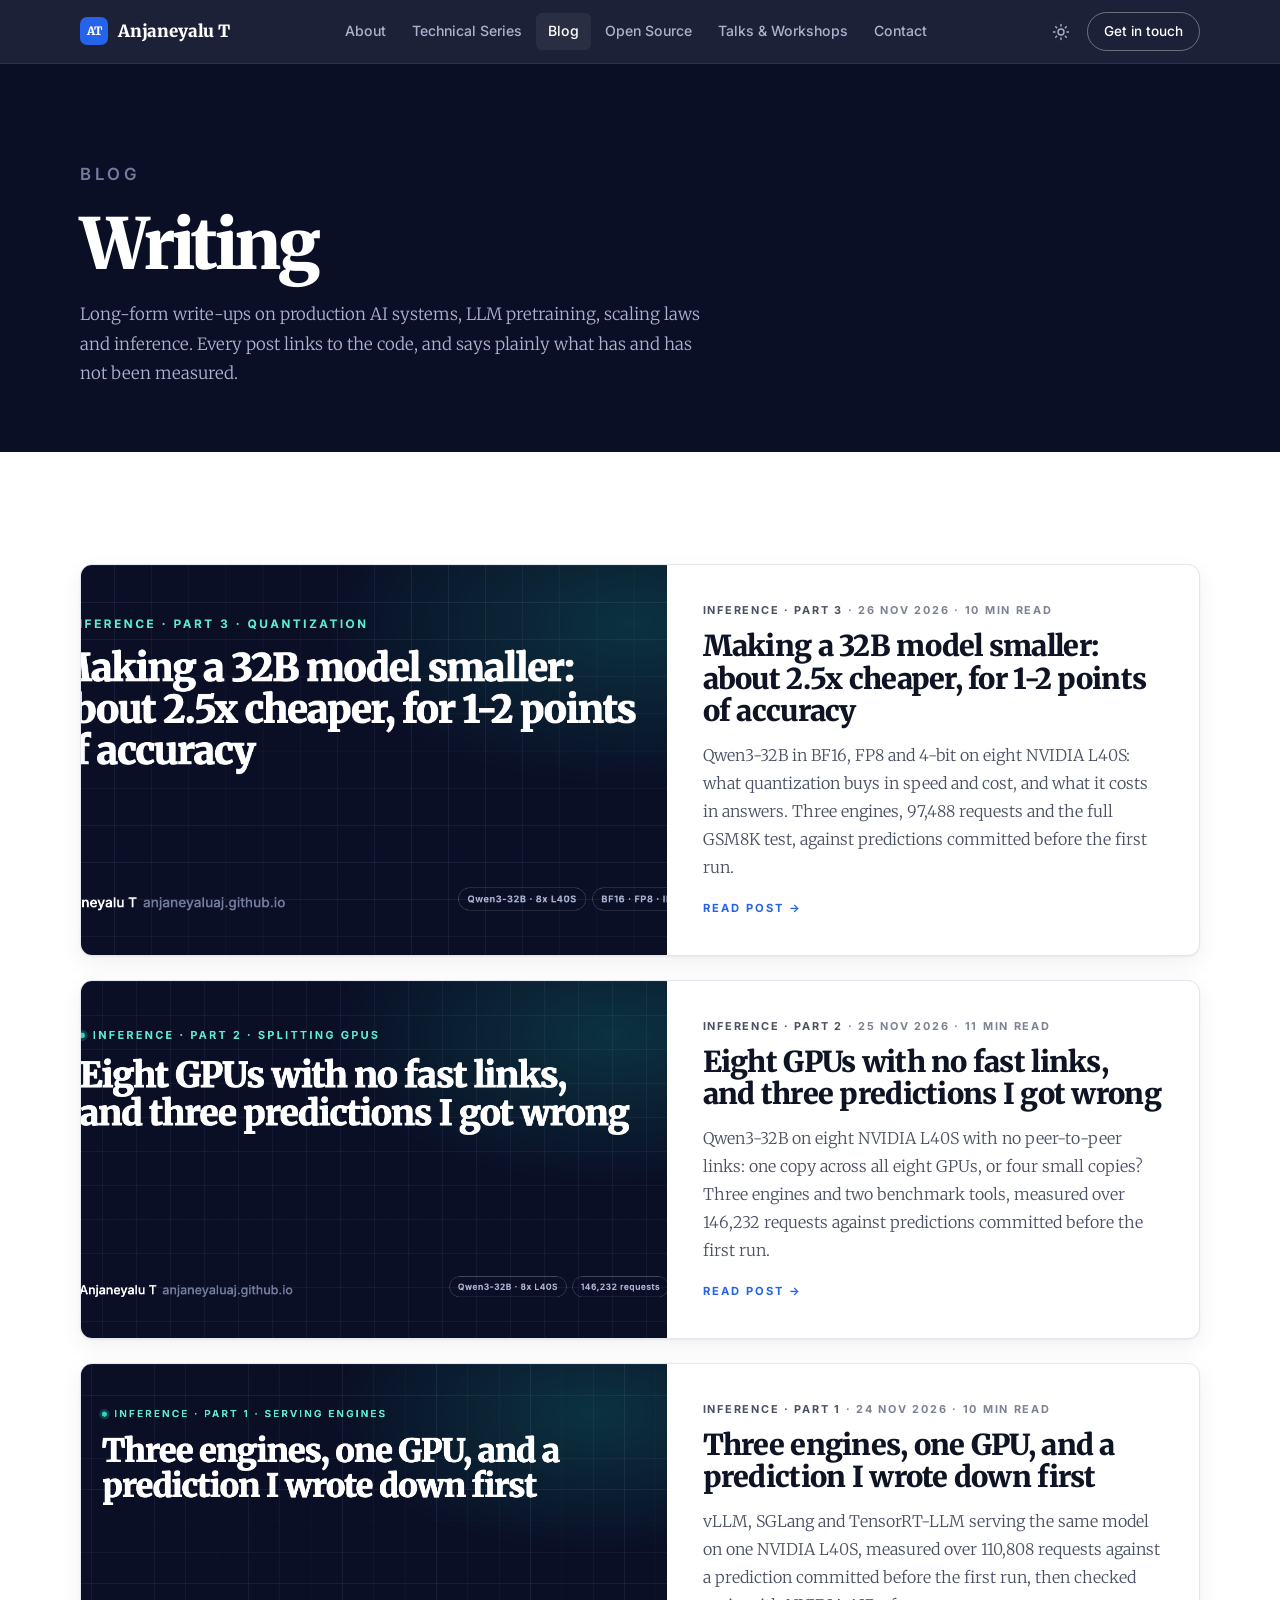
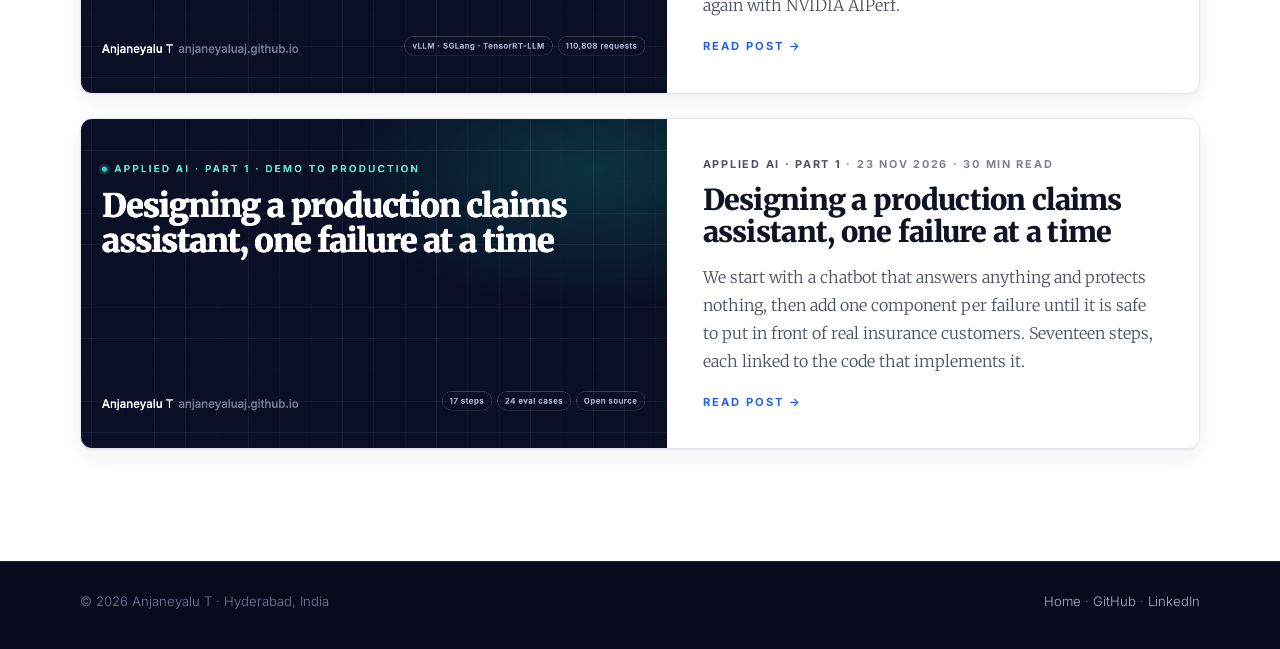
==== commit ffd567ea: "Blog: Inference Part 3, quantization (BF16 vs FP8 vs INT4 on 8x L40S); link from Part 2" ====
--- a/blog/index.html
+++ b/blog/index.html
@@ -22,7 +22,7 @@
   <meta name="twitter:image" content="https://anjaneyaluaj.github.io/assets/og-image.png">
   <script type="application/ld+json">
   {"@context":"https://schema.org","@type":"Blog","name":"Anjaneyalu T — Blog","url":"https://anjaneyaluaj.github.io/blog/","author":{"@type":"Person","name":"Anjaneyalu T","url":"https://anjaneyaluaj.github.io/"},
-   "blogPost":[{"@type":"BlogPosting","headline":"Eight GPUs with no fast links, and three predictions I got wrong","datePublished":"2026-11-25","url":"https://anjaneyaluaj.github.io/blog/splitting-gpus/"},{"@type":"BlogPosting","headline":"Three engines, one GPU, and a prediction I wrote down first","datePublished":"2026-11-24","url":"https://anjaneyaluaj.github.io/blog/serving-engines/"},{"@type":"BlogPosting","headline":"Designing a production claims assistant, one failure at a time","datePublished":"2026-11-23","url":"https://anjaneyaluaj.github.io/blog/claims-assistant/"}]}
+   "blogPost":[{"@type":"BlogPosting","headline":"Making a 32B model smaller: about 2.5x cheaper, for 1-2 points of accuracy","datePublished":"2026-11-26","url":"https://anjaneyaluaj.github.io/blog/quantization/"},{"@type":"BlogPosting","headline":"Eight GPUs with no fast links, and three predictions I got wrong","datePublished":"2026-11-25","url":"https://anjaneyaluaj.github.io/blog/splitting-gpus/"},{"@type":"BlogPosting","headline":"Three engines, one GPU, and a prediction I wrote down first","datePublished":"2026-11-24","url":"https://anjaneyaluaj.github.io/blog/serving-engines/"},{"@type":"BlogPosting","headline":"Designing a production claims assistant, one failure at a time","datePublished":"2026-11-23","url":"https://anjaneyaluaj.github.io/blog/claims-assistant/"}]}
   </script>
   <link rel="icon" href="../assets/favicon.svg" type="image/svg+xml">
   <script>try { var t = localStorage.getItem('theme'); if (t === 'dark' || t === 'light') document.documentElement.setAttribute('data-theme', t); } catch (e) {}</script>
@@ -75,6 +75,15 @@
              same card to the Blog section of the homepage. Also add the URL to sitemap.xml and to the
              "blogPost" list in the JSON-LD above. -->
         <div class="post-list">
+          <a class="post-card" href="quantization/">
+            <div class="post-cover"><img src="quantization/og.png" width="1200" height="630" alt=""></div>
+            <div class="post-text">
+              <p class="kicker">Inference · Part 3 <span class="muted">· 26 Nov 2026 · 10 min read</span></p>
+              <h2>Making a 32B model smaller: about 2.5x cheaper, for 1-2 points of accuracy</h2>
+              <p>Qwen3-32B in BF16, FP8 and 4-bit on eight NVIDIA L40S: what quantization buys in speed and cost, and what it costs in answers. Three engines, 97,488 requests and the full GSM8K test, against predictions committed before the first run.</p>
+              <span class="go">Read post →</span>
+            </div>
+          </a>
           <a class="post-card" href="splitting-gpus/">
             <div class="post-cover"><img src="splitting-gpus/og.png" width="1200" height="630" alt=""></div>
             <div class="post-text">
